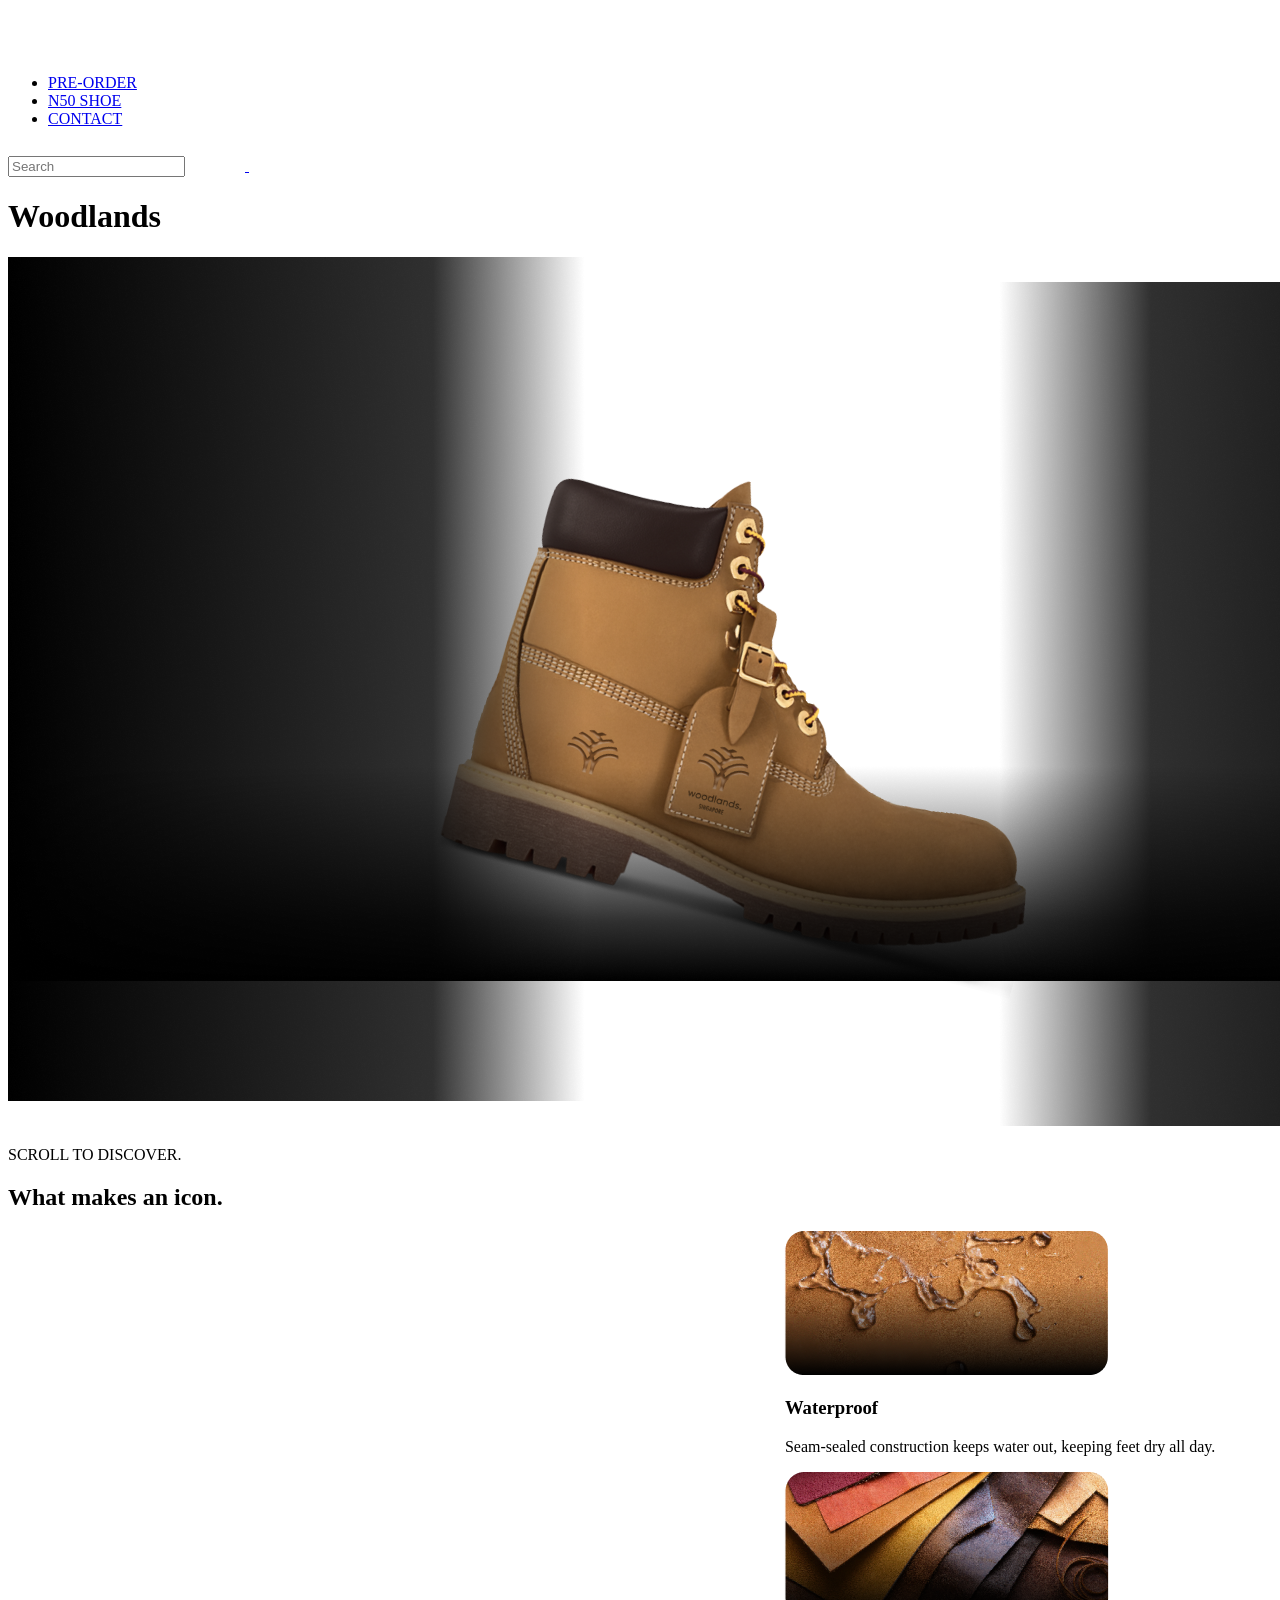
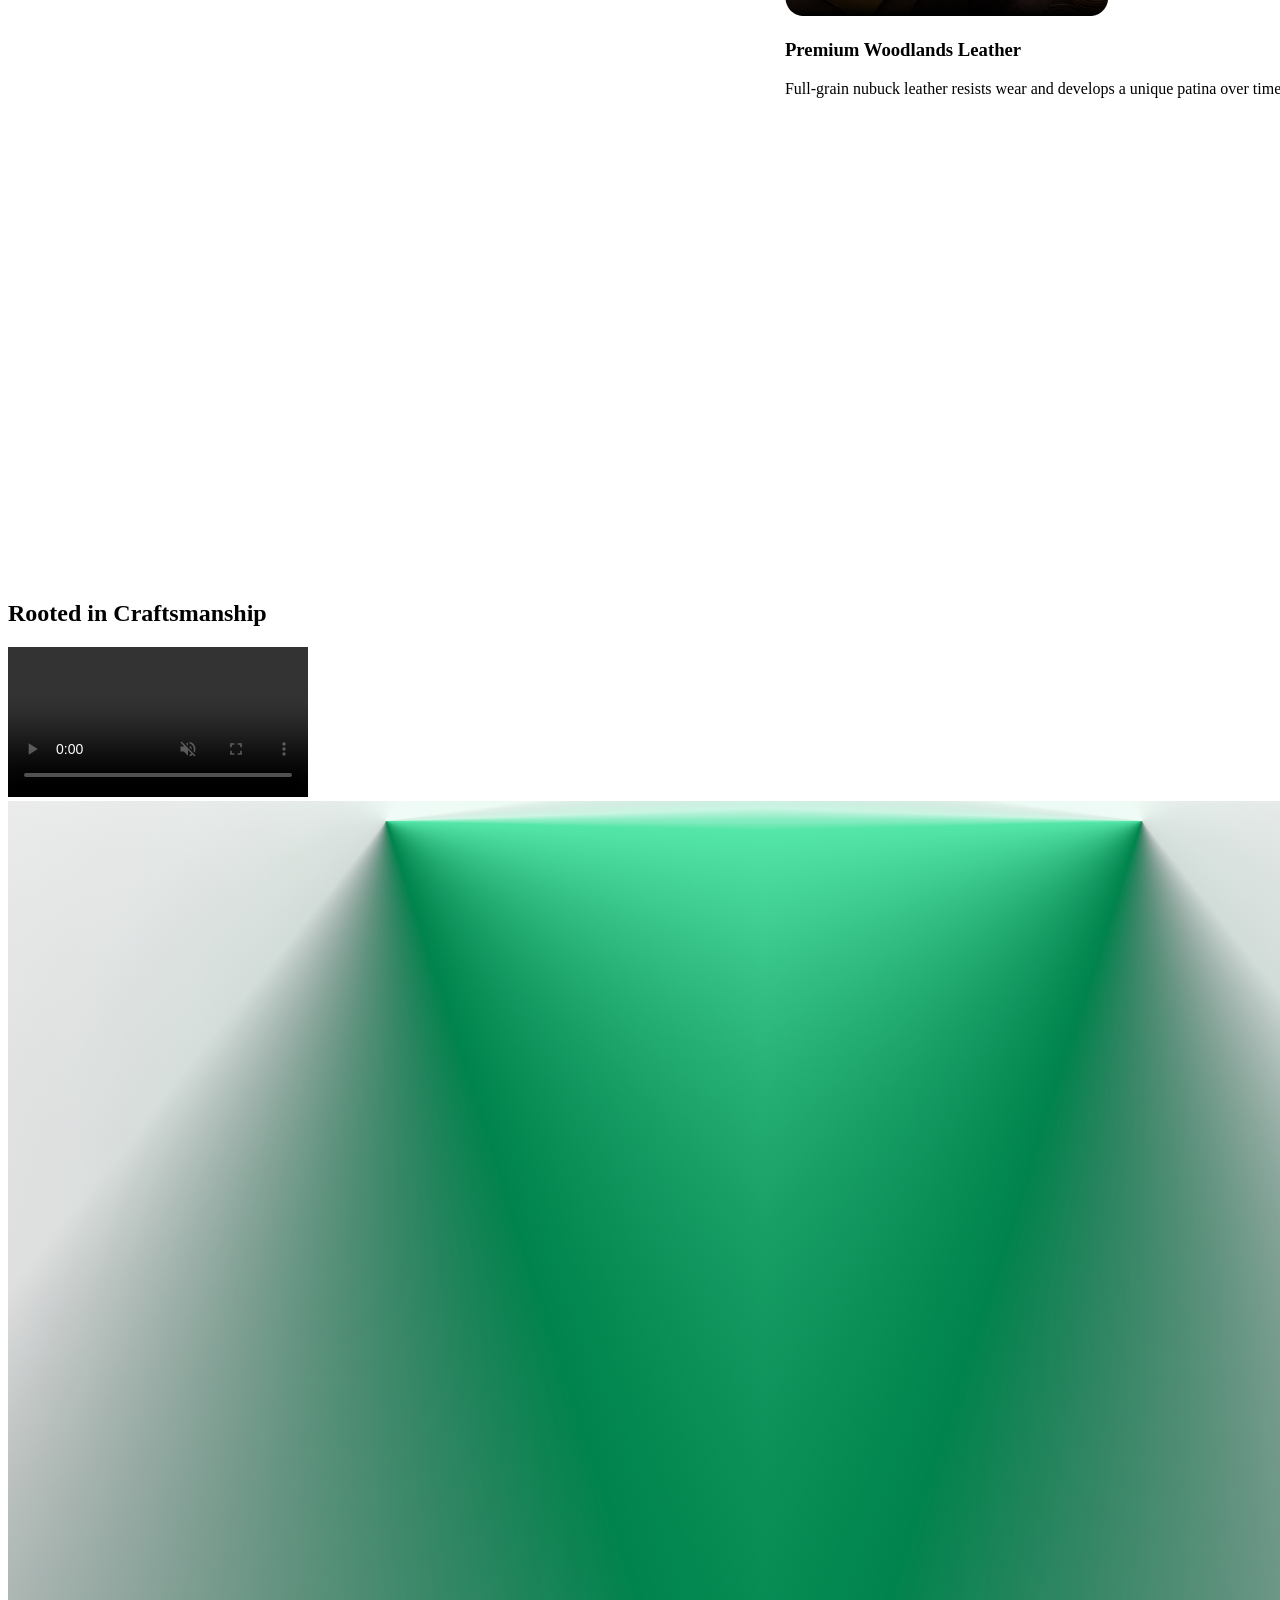
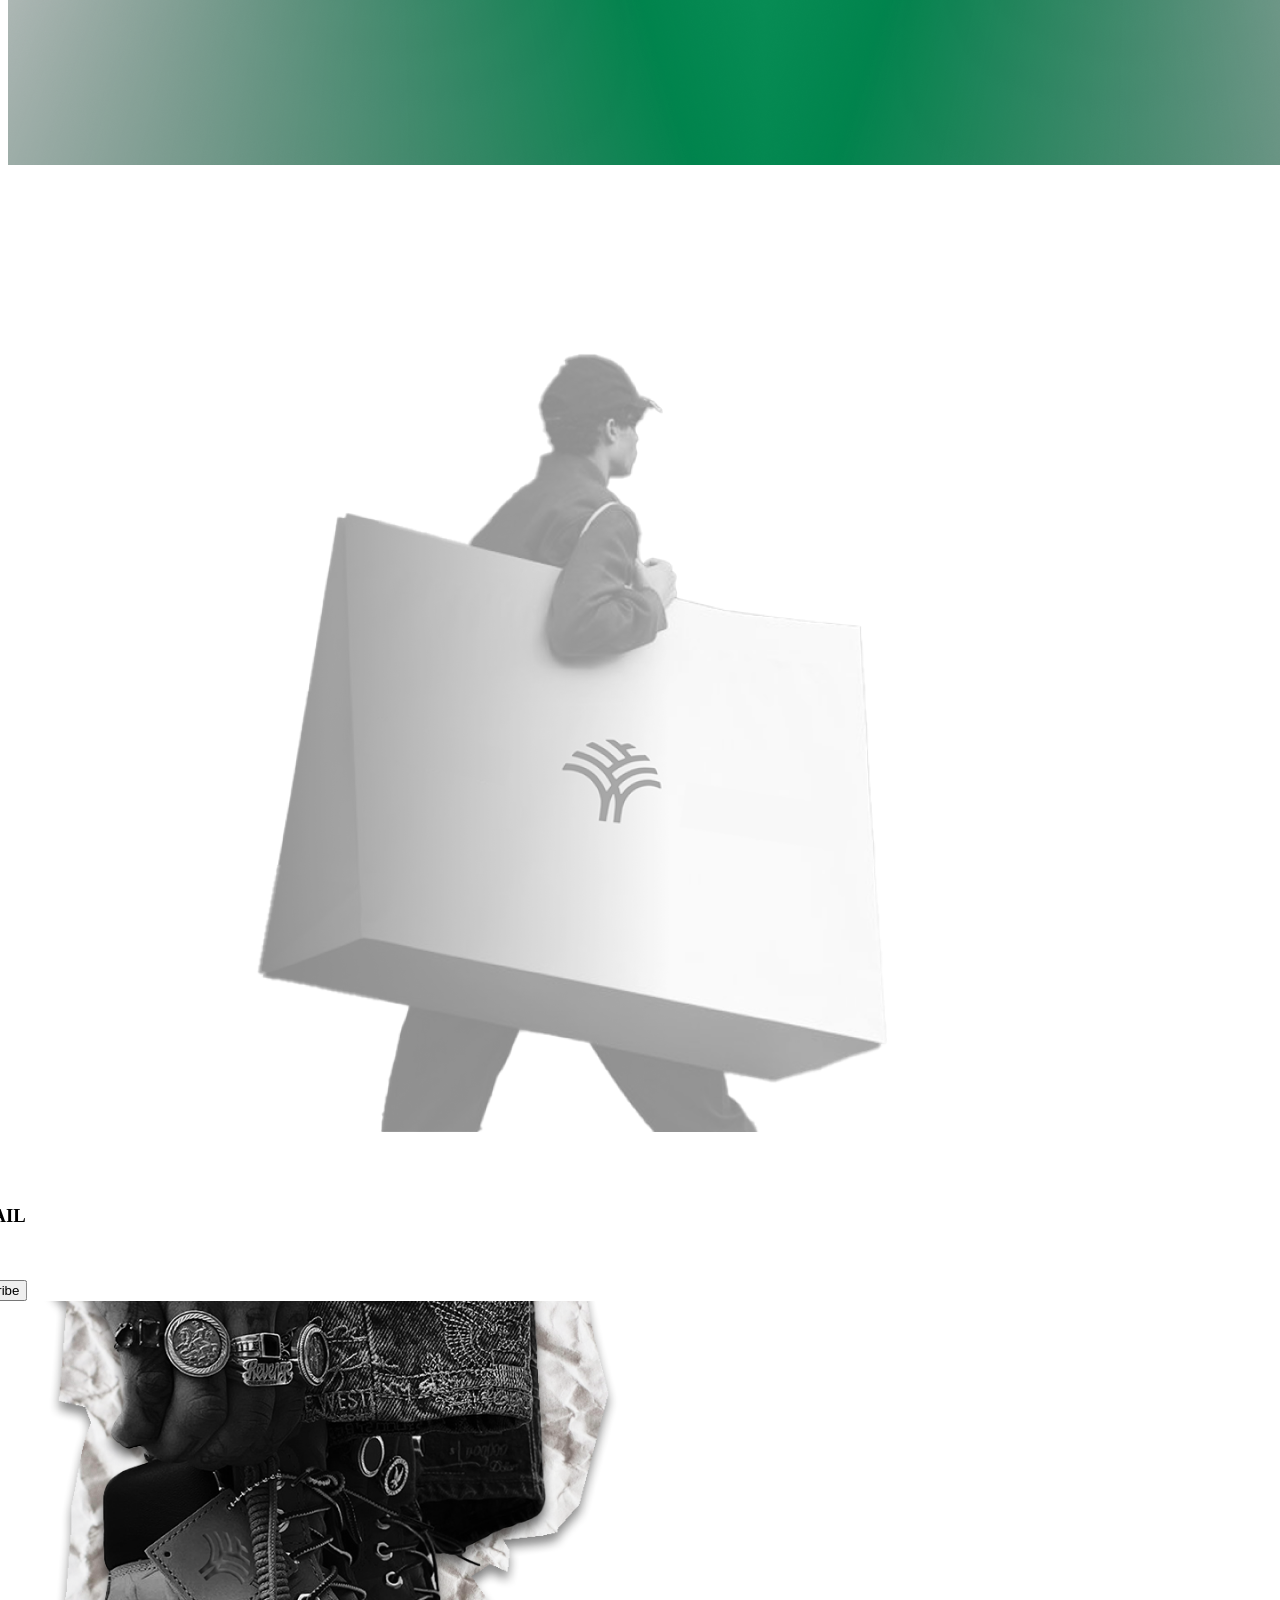
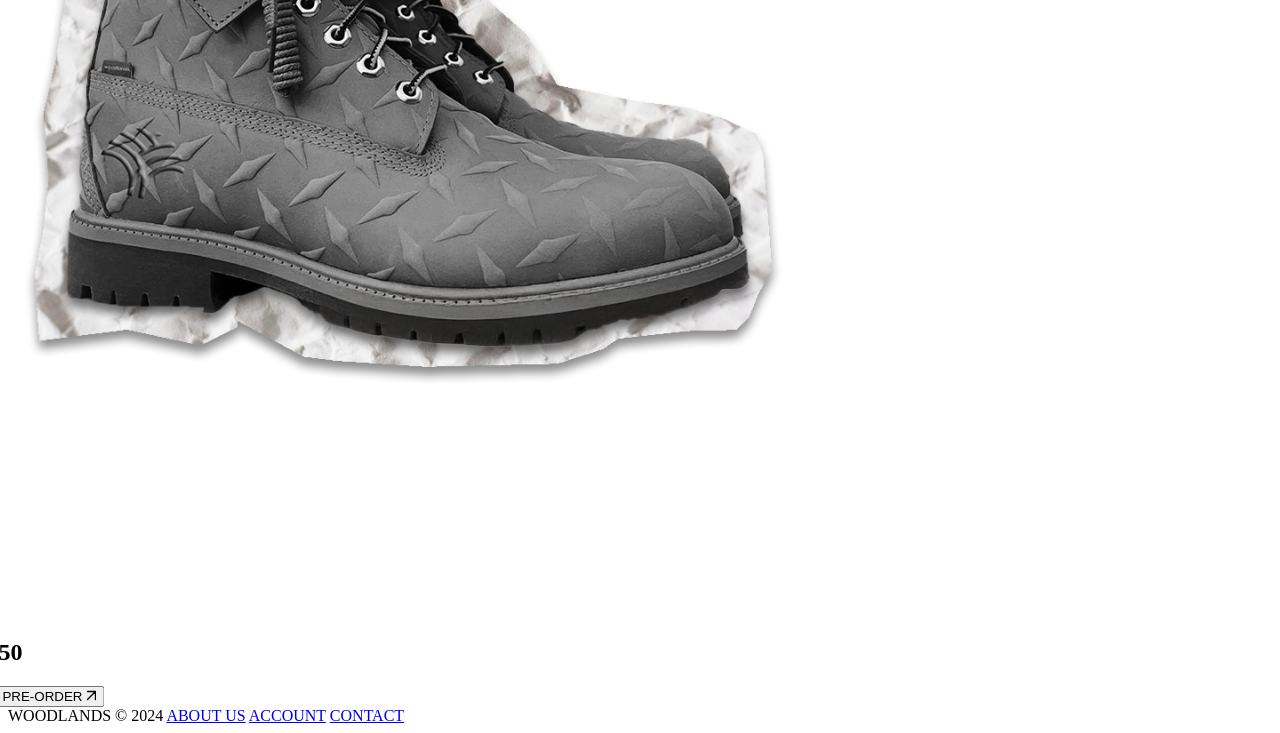
==== index.html @ 7a9c91c3 "SUBMIT" ====
<!DOCTYPE html> <!-- this tells the browser that this is an html document -->
<html lang="en"> <!-- sets the language of the document to English -->

<head>
  <meta charset="UTF-8"> <!-- this defines the character encoding for the webpage, making sure it can handle any text properly -->
  <meta name="viewport" content="width=device-width, initial-scale=1.0"> <!-- ensures the page scales correctly on mobile devices -->
  <title>Woodlands Homepage</title> <!-- this is the title that shows up on the browser tab -->
  <link rel="stylesheet" href="./assets/Styles-a2eafb22.XPDcss"> <!-- links the external stylesheet to style the page -->
  <link rel="stylesheet" href="./assets/style-b9527b9d.AGcss">
  <link href="https://fonts.googleapis.com/css2?family=Poppins:wght@400&display=swap" rel="stylesheet"> <!-- this is where I imported the Poppins font from Google Fonts for a nice, clean look -->
  <script type="module" crossorigin src="./assets/main-0dc6e17a.js"></script>
</head>

<body>
  <header>
    <div class="container">
      <!-- Logo Section -->
      <div class="logo">
        <a href="index.html"> <img src="./assets/Icons/logo-woodlands.svg" alt="Woodlands Logo"> </a><!-- this image is the brand's logo -->
      </div>
      <!-- Navigation Links -->
      <nav>
        <ul class="nav-links">
          <li><a href="pre-order.html">PRE-ORDER</a></li> <!-- this link goes to the pre-order section -->
          <li><a href="N50.html">N50 SHOE</a></li> <!-- this link goes to the about us section -->
          <li><a href="#contact">CONTACT</a></li> <!-- this link goes to the contact section -->
        </ul>
      </nav>
      <!-- Icons Section -->
      <div class="icons">
            <input type="search" placeholder="Search">
            <img src="./assets/Icons/search-icon.svg" alt="Search Icon"> <!-- this is the search icon -->
        <a href="#cart" class="icon">
          <img src="./assets/Icons/shopping-cart-icon.svg" alt="Shopping Cart Icon"> <!-- this is the shopping cart icon -->
        </a>
        <a href="#profile" class="icon">
          <img src="./assets/Icons/profile-icon.svg" alt="Profile Icon"> <!-- this is the profile icon -->
        </a>
      </div>
    </div>
  </header>

  <div class="hero">
    <h1 class = "fade1">Woodlands</h1> <!-- this is the main heading of the hero section -->
    <img src="./assets/Images/shoe-image.png" alt="Shoe"> <!-- this image showcases the product, in this case, a shoe -->

    <div class="Scroll">
      <p> SCROLL TO DISCOVER.</p>
      <div class="vertical-line"></div>
      
    </div>
  </div>

  
  <!-- Glassmorphic Section -->
  <section class="glassmorphic-section">
    <h1 class="section-title fade2">What makes an <span class="highlight">icon.</span></h1> <!-- the title of the section with a cool highlight effect -->
    <div class="glass-section">
      <!-- Glass Card 1 -->
      <div class="glass-container">
        <div class="glass-card square2">
          <div class="card-image-wrapper">
            <div class="image-container">
              <img src="./assets/Images/Waterproof.png" alt="Waterproof Feature" class="card-image"> <!-- image for waterproof feature -->
            </div>
            <h3 class="glass-title">Waterproof</h3> <!-- title of the card -->
          </div>
          <div class="card-content">
            <p class="glass-body">Seam-sealed construction keeps water out, keeping feet dry all day.</p> <!-- description of the feature -->
          </div>
          <div class="indicator-wrapper">
            <div class="indicator-line"></div> <!-- line indicator for design -->
            <div class="outer-dot">
              <div class="inner-dot"></div> <!-- dot indicator -->
            </div>
          </div>
        </div>
      </div>

      <!-- Glass Card 2 -->
      <div class="glass-card square2">
        <div class="card-image-wrapper">
          <div class="image-container">
            <img src="./assets/Images/Premium ®Woodlands Leather.png" alt="Premium ®Leather Feature" class="card-image"> <!-- image for premium leather -->
          </div>
          <h3 class="glass-title">Premium Woodlands Leather</h3> <!-- title for this card -->
        </div>
        <div class="card-content">
          <p class="glass-body">Full-grain nubuck leather resists wear and develops a unique patina over time.</p> <!-- description of the premium leather -->
        </div>
      </div>

      <!-- Glass Card 3 -->
      <div class="glass-card square3">
        <div class="card-image-wrapper">
          <div class="image-container">
            <img src="./assets/Images/WildLoft®Insulation.png" alt="WildLoft®Insulation" class="card-image"> <!-- image for WildLoft insulation -->
          </div>
          <h3 class="glass-title">WildLoft® Insulation</h3> <!-- title of the insulation card -->
        </div>
        <div class="card-content">
          <p class="glass-body">Soft, lightweight, and ultra-warm. This insulation is made from patented recycled fibers.</p> <!-- description of the insulation -->
        </div>
      </div>

      <!-- Glass Card 4 -->
      <div class="glass-card square3">
        <div class="card-image-wrapper">
          <div class="image-container">
            <img src="./assets/Images/Anti-Fatigue Technology.png" alt="Anti-Fatigue Technology" class="card-image"> <!-- image for anti-fatigue tech -->
          </div>
          <h3 class="glass-title">Anti-Fatigue Technology</h3> <!-- title of the anti-fatigue card -->
        </div>
        <div class="card-content">
          <p class="glass-body">Engineered footbed absorbs shock and provides energy with every step.</p> <!-- description for anti-fatigue -->
        </div>
      </div>
    </div> <!-- Closing for .glass-section -->
  </section> <!-- Closing for .glassmorphic-section -->

  <!-- New Section -->
  <section class="craftsmanship-section">
    <h2 class="section-heading fade3">
      Rooted in <span class="gradient-text">Craftsmanship</span>
    </h2> <!-- section heading with gradient text -->
    <div class="video-container">
      <video controls autoplay muted>
        <source src="./assets/videos/Woodlands Craftmanship Video.mp4" type="video/mp4"> <!-- video showcasing craftsmanship -->
        Your browser does not support the video tag.
      </video>
    </div>
  </section>

  <section class="newsletter-section">
    <img src="./assets/Images/Glow.png" alt="Background Glow" class="background-glow"> <!-- image with a glowing effect as background -->
    <img src="./assets/Images/Newsletter shopping image.png" alt="Shopping" class="shopping-image fade4"> <!-- shopping-related image -->
    <div class="glass-box square4">
      <img src="./assets/Icons/logo-woodlands.svg" alt="Logo" class="logo"> <!-- logo of the brand -->
      <h3>STAY AHEAD OF THE TRAIL</h3> <!-- newsletter heading -->
      <p class="signup-text">Sign up today!</p> <!-- text asking users to sign up -->
      <form>
        <input type="email" placeholder="Enter your email" required> <!-- email input field -->
        <button type="submit">Subscribe</button> <!-- subscribe button -->
      </form>
    </div>
  </section>

  <section class="cta-section">
    <div class="cta-content">
      <img 
        src="./assets/Images/WOODLAND FOOT CUTOUT 1.png" 
        alt="Boot Image" 
        class="cta-image" 
      />
      <h1 class="cta-heading square5">N50</h1> <!-- heading with the product name -->
      <a href="pre-order.html" > <button class="cta-button square6">
        PRE-ORDER
        <img src="./assets/Icons/arrow.svg" 
          alt="Arrow Icon" 
          class="cta-icon" 
        />
      </button> <!-- pre-order button with an arrow -->
    </a>
    </div>
  </section>

  <div class="footer">
    <span>WOODLANDS © 2024</span> <!-- footer text with the brand name and year -->
    <a href="#">ABOUT US</a> <!-- link to about us page -->
    <a href="#">ACCOUNT</a> <!-- link to account page -->
    <a href="#">CONTACT</a> <!-- link to contact page -->
  </div>
  
</body>
</html>
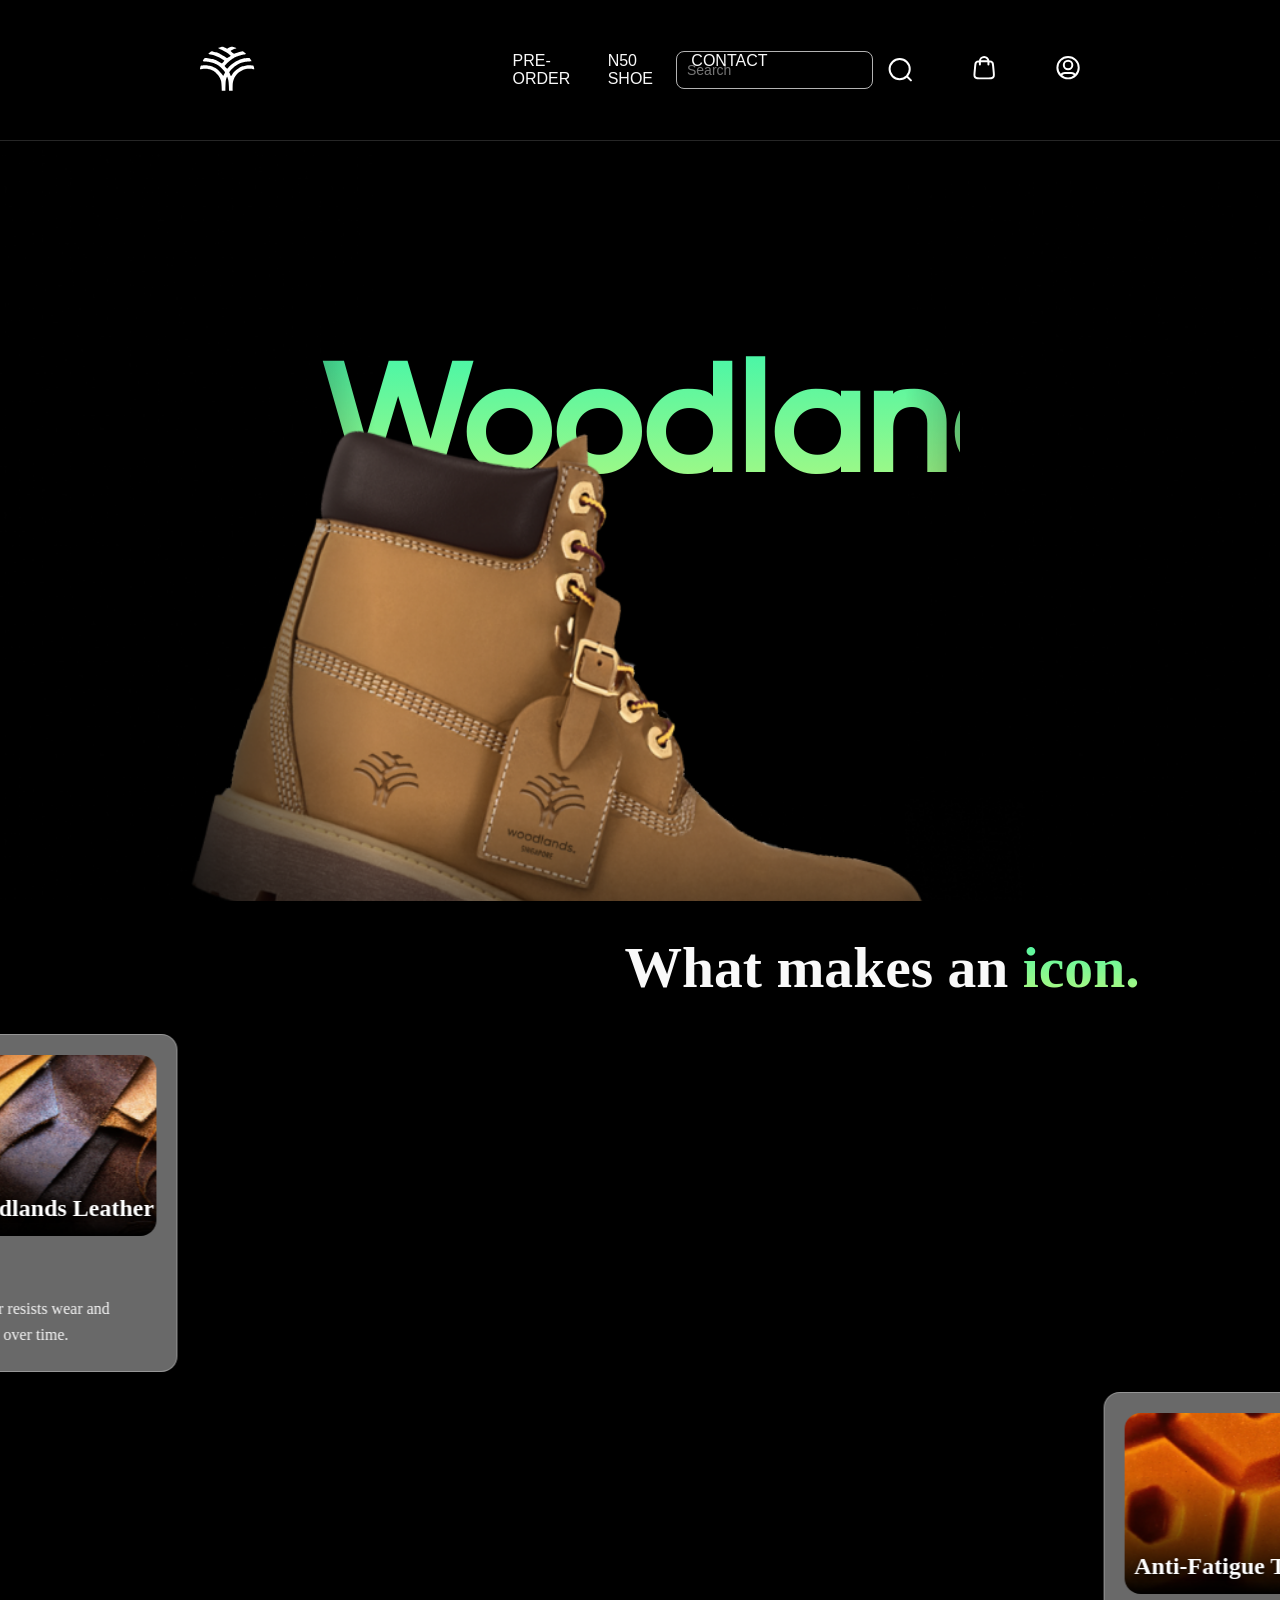
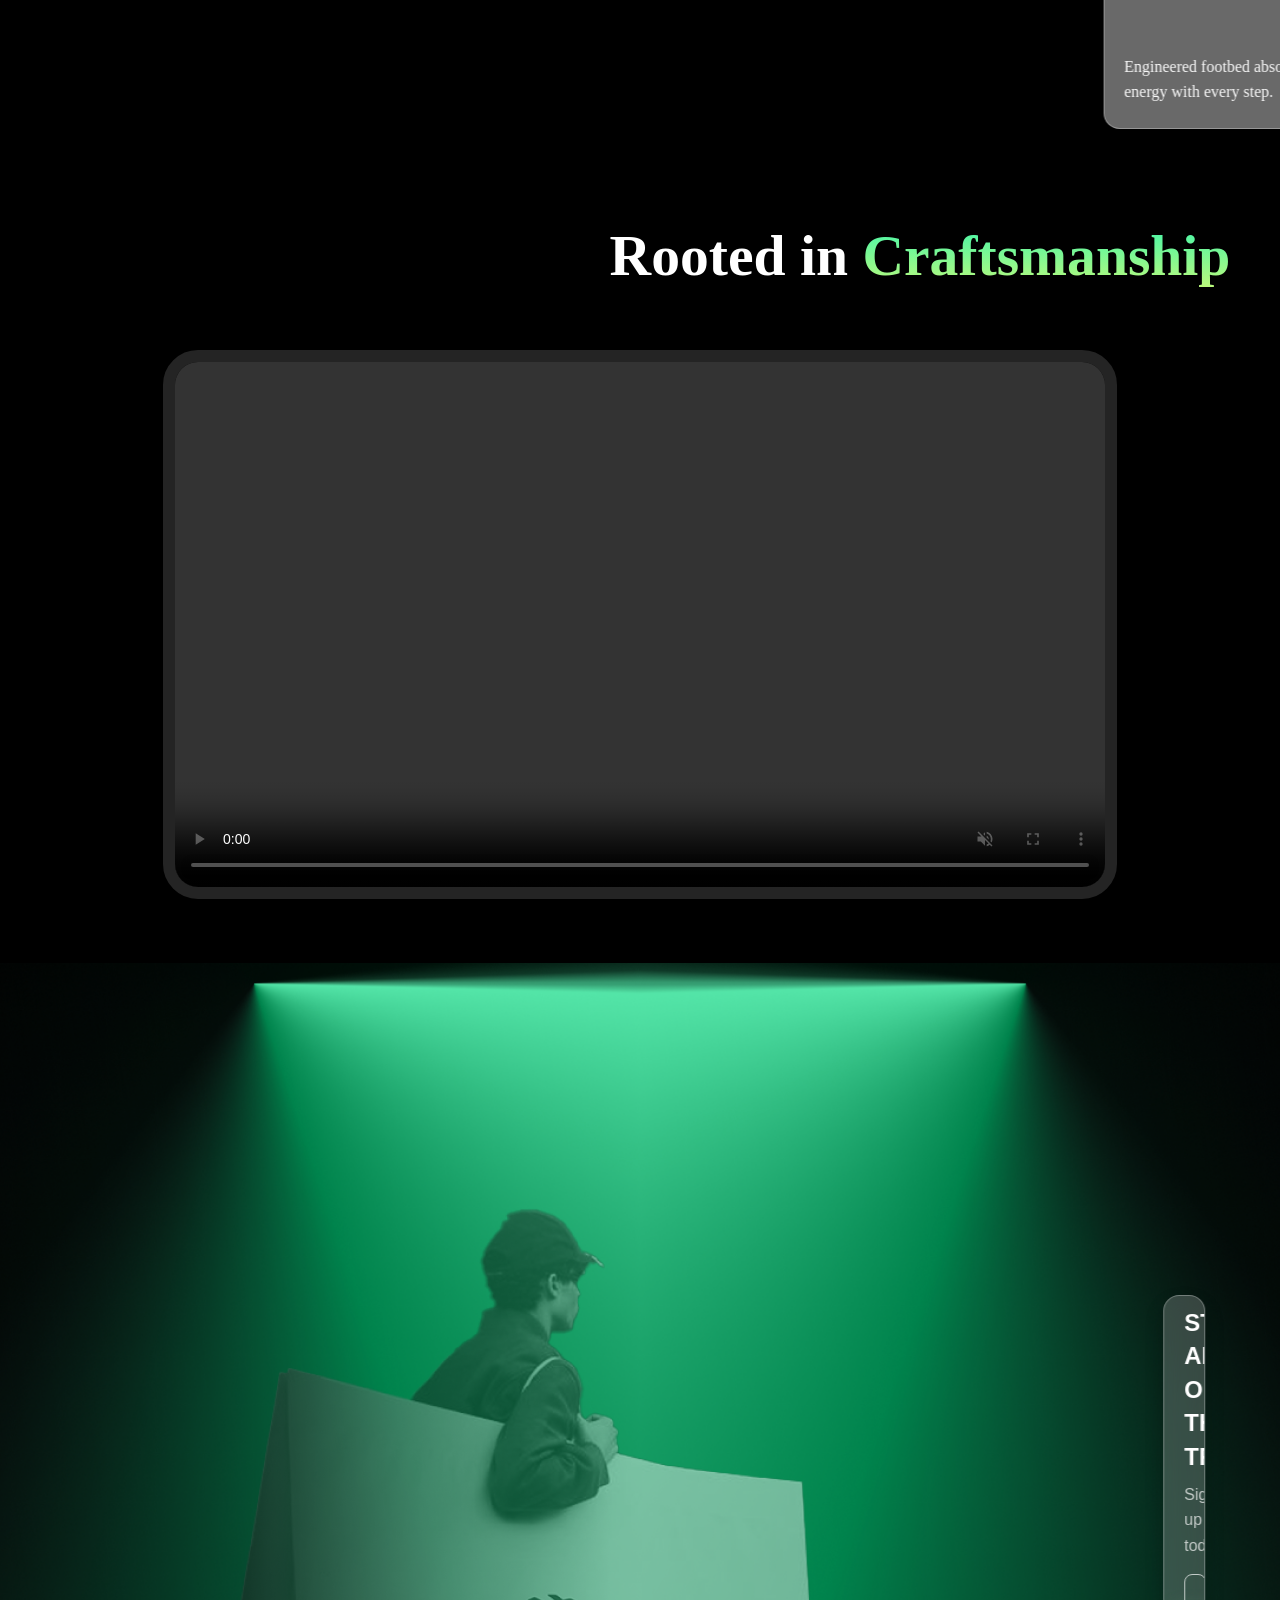
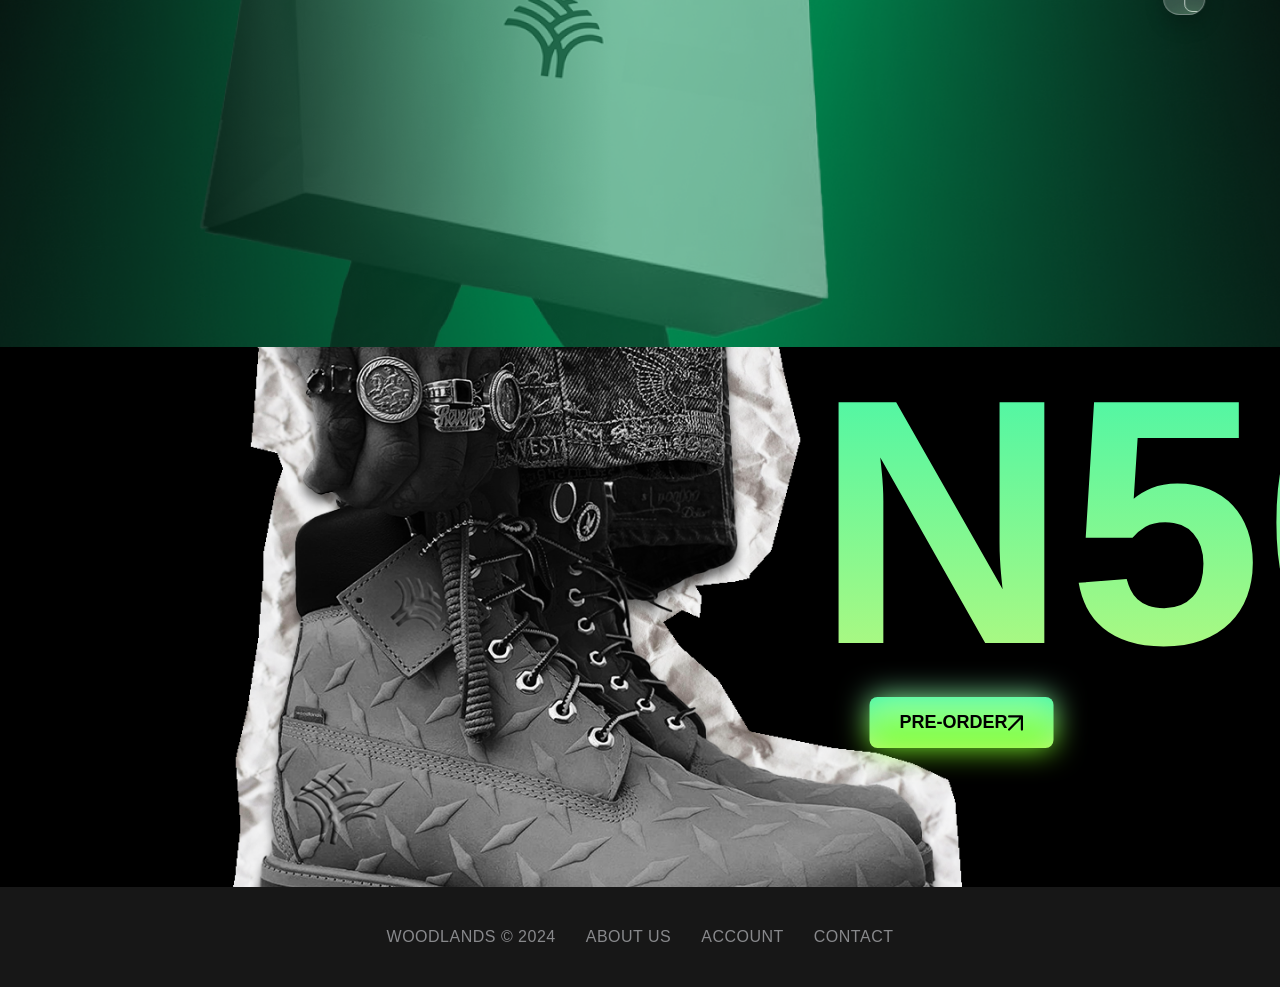
==== commit 17f0f72f: "cWIN" ====
--- a/index.html
+++ b/index.html
@@ -5,10 +5,12 @@
   <meta charset="UTF-8"> <!-- this defines the character encoding for the webpage, making sure it can handle any text properly -->
   <meta name="viewport" content="width=device-width, initial-scale=1.0"> <!-- ensures the page scales correctly on mobile devices -->
   <title>Woodlands Homepage</title> <!-- this is the title that shows up on the browser tab -->
-  <link rel="stylesheet" href="./assets/Styles-a2eafb22.XPDcss"> <!-- links the external stylesheet to style the page -->
-  <link rel="stylesheet" href="./assets/style-b9527b9d.AGcss">
+   <!-- links the external stylesheet to style the page -->
+  
   <link href="https://fonts.googleapis.com/css2?family=Poppins:wght@400&display=swap" rel="stylesheet"> <!-- this is where I imported the Poppins font from Google Fonts for a nice, clean look -->
-  <script type="module" crossorigin src="./assets/main-0dc6e17a.js"></script>
+  <script type="module" crossorigin src="./assets/main-1fca8e5e.js"></script>
+  <link rel="stylesheet" href="./assets/main-e13f1cd9.css">
+  <link rel="stylesheet" href="./assets/style_AG-6432a985.css">
 </head>
 
 <body>
--- a/assets/main-e13f1cd9.css
+++ b/assets/main-e13f1cd9.css
@@ -0,0 +1 @@
+*{margin:0;border:none;padding:0}body{font-family:Poppins,sans-serif;margin:0;background:#1a1a1a;color:#fff;padding:0;font-size:16px}:root{--font-h1: 8vw;--font-h2: 6vw;--font-h3: 4.5vw;--font-body: 16px;--line-height-body: 1.6;--font-weight-bold: 700;--font-weight-medium: 600;--font-weight-light: 300}h1{font-size:var(--font-h1);font-weight:var(--font-weight-bold);margin:0 0 1rem;line-height:1.2}h2{font-size:var(--font-h2);font-weight:var(--font-weight-medium);margin:0 0 1rem;line-height:1.3}h3{font-size:24px;font-weight:600;margin:0 0 1rem;line-height:1.4}h4{font-size:32px;font-weight:600;margin:0 0 1rem;line-height:1.4}p,.body-text{font-size:var(--font-body);font-weight:var(--font-weight-light);line-height:var(--line-height-body);margin:0}header input{padding:10px;font-size:14px;border:1px solid rgba(255,255,255,.7);border-radius:8px;background:none;color:#ffffffb3}header input{padding:10px;font-size:14px;border:1px solid rgba(255,255,255,.7);border-radius:8px;background:none;color:#ffffffb3;margin-right:-45px}.icons{display:flex;align-items:center}#search-icon{cursor:pointer;width:24px;height:24px;margin-right:10px}#search-input{padding:10px;font-size:14px;border:1px solid rgba(255,255,255,.7);border-radius:8px;background:none;color:#ffffffb3;width:200px}header{background-color:#000;border-bottom:1px solid #262626;height:140px;display:flex;align-items:center;justify-content:center;padding:0}header .container{width:100%;display:flex;justify-content:space-between;align-items:center;position:relative}header .logo img{height:5vw;max-height:45px}.nav-links{display:flex;gap:3vw;list-style:none;margin:0;justify-content:center;position:absolute;top:50%;left:50%;transform:translate(-50%,-50%);z-index:15}.nav-links li a{text-decoration:none;color:#f9f9f9;font-family:Poppins,sans-serif;font-weight:400;font-size:16px}.icons{display:flex;gap:5vw}.icons img{height:2vw}.hero h1{position:absolute;top:calc(140px + var(--woodlands-offset));left:50%;transform:translate(-50%);font-size:15vw;font-weight:700;line-height:1.2;z-index:1;font-family:Gilroy,sans-serif;background:linear-gradient(to bottom,#41f6aa,#baf97c);-webkit-background-clip:text;background-clip:text;color:transparent}.hero img{position:absolute;top:calc(140px + var(--shoe-offset));left:50%;transform:translate(-50%) scale(var(--shoe-scale));max-width:100%;width:auto;height:auto;z-index:2;object-fit:contain}.Scroll{display:flex;flex-direction:column;align-items:center;margin-top:900px;gap:20px}@media screen and (max-width: 768px){.nav-links{flex-direction:column;gap:1rem;margin-right:0}.hero h1{font-size:12vw}.hero img{max-width:90%;max-height:400px}header .logo img{height:40px}.icons img{height:20px}}@media screen and (max-width: 480px){.hero h1{font-size:18vw}.hero img{max-width:80%}.nav-links li a{font-size:1rem}.section-title{font-size:2rem}}.icons{display:flex;gap:60px}.icons img{height:24px;width:24px}@font-face{font-family:Gilroy;src:url(fonts/Gilroy-Medium.ttf) format("truetype");font-weight:400;font-style:normal}:root{--shoe-offset: 200px;--woodlands-offset: 60px;--shoe-scale: 2.5}body{font-family:Poppins,sans-serif;font-size:16px;color:#f9f9f9;background-color:#000}header{background-color:#000;border-bottom:1px solid #262626;height:140px;display:flex;align-items:center}header .container{max-width:calc(100% - 400px);margin:0 auto;display:flex;justify-content:space-between;align-items:center}header .logo{margin-right:185px}header .logo img{height:45px}.nav-links{display:flex;gap:30px;list-style:none;margin-right:185px}.nav-links li a{text-decoration:none;color:#f9f9f9;font-weight:400}.hero{position:relative;height:calc(100vh - 140px);display:flex;justify-content:center;align-items:center;text-align:center;background-color:#000;overflow:hidden}.hero h1{position:absolute;top:calc(140px + var(--woodlands-offset));left:50%;transform:translate(-50%);font-size:150px;font-weight:700;line-height:1.2;z-index:1;font-family:Gilroy,sans-serif;background:linear-gradient(to bottom,#41f6aa,#baf97c);-webkit-background-clip:text;background-clip:text;color:transparent}.hero img{position:absolute;top:calc(140px + var(--shoe-offset));left:50%;transform:translate(-50%) scale(var(--shoe-scale));width:auto;max-width:800px;height:auto;z-index:2;object-fit:contain}.scroll-indicator{position:absolute;bottom:20px;text-align:center;width:100%}.scroll-indicator p{margin:5px 0;font-size:1rem;color:#fff}.scroll-indicator .line{width:50px;height:2px;background-color:#fff;margin:0 auto}.glassmorphic-section{padding:2rem;text-align:center}.section-title{font-size:var(--font-h3);margin-bottom:2rem}.highlight{background:linear-gradient(to bottom,#41F6AA,#BAF97C);-webkit-background-clip:text;background-clip:text;-webkit-text-fill-color:transparent;display:inline-block}.glass-section{display:flex;justify-content:center;gap:1rem}.glass-card{position:relative;width:355px;border-radius:16px;overflow:hidden;background:rgba(255,255,255,.2);border:1px solid rgba(255,255,255,.3);-webkit-backdrop-filter:blur(12px);backdrop-filter:blur(12px);box-shadow:0 10px 20px #0003;text-align:left;padding-bottom:20px}.card-image-wrapper{position:relative;width:100%;height:70%;padding:20px;box-sizing:border-box}.image-container{width:100%;height:100%;border-radius:16px;overflow:hidden}.card-image{width:100%;height:100%;object-fit:cover}.glass-title{position:absolute;bottom:20px;left:20px;color:#fff;font-size:24px;font-weight:600;margin:0;z-index:10;text-shadow:0 2px 4px rgba(0,0,0,.8);padding:10px;border-radius:8px}.card-content{padding:0 20px}.glass-body{margin:20px 0;line-height:1.6;font-size:16px;font-weight:300}.card-content{padding:20px}.glass-section{display:flex;flex-wrap:wrap;gap:20px;justify-content:center}.glassmorphic-section{position:relative;padding:2rem;text-align:center;background-color:#000;overflow:hidden}.glassmorphic-section:before{content:"";position:absolute;top:0;left:0;width:100%;height:100%;background:url(your-image-path.jpg) no-repeat center center / cover;z-index:0;opacity:.3}.glass-section{position:relative;z-index:1}.indicator{position:absolute;bottom:10px;right:10px;width:2px;height:50px;background-color:#ffffff40;transform:rotate(var(--rotation))}.clearfix:after{content:"";display:table;clear:both}.craftsmanship-section{text-align:center;padding:60px 20px;background-color:#000}.section-heading{all:unset;display:block;font-family:inherit;font-size:var(--font-h3);font-weight:var(--font-weight-bold);line-height:1.2;color:#fff;margin-bottom:60px}.gradient-text{background:linear-gradient(to bottom,#41F6AA,#BAF97C);-webkit-background-clip:text;background-clip:text;-webkit-text-fill-color:transparent}.video-container{display:inline-block;border:12px solid #242424;border-radius:35px;overflow:hidden;max-width:100%;width:930px;height:525px;position:relative}.video-container video{display:block;width:100%;height:100%;object-fit:cover}.newsletter-section{position:relative;height:984px;display:flex;justify-content:flex-end;align-items:center;overflow:hidden;padding-right:400px}.background-glow{position:absolute;top:0;left:0;width:100%;height:100%;object-fit:cover;object-position:top;z-index:0;pointer-events:none}.shopping-image{position:absolute;bottom:0;left:200px;height:auto;max-height:100%;z-index:3}.glass-box{position:relative;z-index:4;width:441px;height:278px;border-radius:16px;overflow:hidden;background:rgba(255,255,255,.2);border:1px solid rgba(255,255,255,.3);-webkit-backdrop-filter:blur(12px);backdrop-filter:blur(12px);box-shadow:0 10px 20px #0003;display:flex;flex-direction:column;justify-content:center;padding:20px}.glass-box .logo{width:45px;height:auto;margin-bottom:16px}.glass-box h3{font-size:24px;font-weight:600;margin:0 0 8px;color:#fff}.signup-text{font-size:16px;font-weight:400;color:#ffffffb3;margin-bottom:16px}.glass-box form{display:flex;flex-direction:column;width:100%}.glass-box input{padding:10px;font-size:14px;border:1px solid rgba(255,255,255,.7);border-radius:8px;margin-bottom:10px;background:none;color:#ffffffb3}.glass-box button{padding:10px;font-size:14px;font-weight:400;border:none;border-radius:8px;background:linear-gradient(to bottom,#41F6AA,#BAF97C);color:#000;text-transform:uppercase;cursor:pointer;position:relative;z-index:1}.glass-box button:hover{background:linear-gradient(to bottom,#3CE99A,#ADEF7A)}.glass-box button:before{content:"";position:absolute;top:0;left:0;right:0;bottom:0;border-radius:8px;background:linear-gradient(to bottom,#8FFFD0,#7EFF00);filter:blur(15px);z-index:-1}.cta-section{position:relative;width:100%;height:60vh;background:#000;display:flex;flex-direction:column;justify-content:flex-start;align-items:flex-start;overflow:hidden;padding:0 200px;margin:0;box-sizing:border-box}.cta-content{position:relative;z-index:2;margin:0;width:100%;text-align:left}.cta-image{position:absolute;top:0;left:0;transform:scale(1);width:auto;z-index:1;pointer-events:none}.cta-heading{font-size:350px;font-weight:700;margin:0;line-height:1;background:linear-gradient(to bottom,#41F6AA,#BAF97C);-webkit-background-clip:text;background-clip:text;-webkit-text-fill-color:transparent;text-align:right;z-index:2}.cta-button{padding:15px 30px;font-size:18px;font-weight:700;border:none;border-radius:8px;background:linear-gradient(to bottom,#41F6AA,#BAF97C);color:#000;text-transform:uppercase;cursor:pointer;position:relative;z-index:1;display:inline-flex;align-items:center;justify-content:center;text-align:center;left:90%}.cta-button:hover{background:linear-gradient(to bottom,#3CE99A,#ADEF7A)}.cta-button:before{content:"";position:absolute;top:0;left:0;right:0;bottom:0;border-radius:8px;background:linear-gradient(to bottom,#8FFFD0,#7EFF00);filter:blur(15px);z-index:-1}.cta-icon{width:16px;height:auto;display:inline-block}.footer{background-color:#171717;color:#88898c;font-size:16px;text-transform:uppercase;display:flex;justify-content:center;align-items:center;gap:30px;height:100px;padding:0 20px;font-family:poppins,sans-serif;letter-spacing:.5px;z-index:100}.footer a{text-decoration:none;color:#88898c;cursor:pointer;transition:color .3s ease;z-index:100}.footer a:hover{color:#fff}.Hero{margin:75px;text-align:center;display:flex;justify-content:center;align-items:center;flex-direction:column}.Hero button:before{content:"";position:absolute;top:0;left:0;right:0;bottom:0;border-radius:8px;background:linear-gradient(to bottom,#8FFFD0,#7EFF00);filter:blur(15px);z-index:-1}.Hero button{font-family:Poppins,serif;font-weight:500;font-style:normal;font-size:large;padding:20px 150px;margin:50px;background-color:#84ec73;border-radius:5px;z-index:1;position:relative}.vertical-line{width:2px;height:30px;background-color:#fff}.Pre-Order{display:flex;padding:0 200px;justify-content:center;gap:25px}.Left{display:flex;flex-direction:column}.Primary-Image{position:relative;height:384px;width:576px}.Primary-Image img{height:100%;width:100%}.Primary-Image button{position:absolute;top:45%;background-color:#fff;color:gray;padding:20px 10px}.Left-Arrow{left:0}.Right-Arrow{right:0}.Secondary-Images{display:flex;margin:5px 0;gap:5px}.Sub-Details{display:flex;flex-direction:column}.Sub-Info{display:flex;gap:25px}.Sub-Info img{height:75%}.Detail-Indicator{display:flex;align-items:center;gap:10px}.Right,.Sizing{display:flex;flex-direction:column}.Purchase-Info{display:flex;flex-direction:column;font-family:Poppins,serif;font-weight:500;font-style:normal;gap:15px}.Quantity-Input{display:flex;justify-content:left;gap:300px}.Quantity{display:flex;justify-content:center;align-items:center;gap:20px;width:150px;height:35px;background-color:#4b4b4b;color:#fff;border-radius:30px}.Quantity button{background-color:transparent;color:#fff;font-size:x-large;margin:17px}.Purchase{display:flex;flex-direction:column;width:505px}.Purchase button{height:50px;background-color:#84ec73;border-radius:10px;font-family:Poppins,serif;font-weight:500;font-style:normal;font-size:large;z-index:1;position:relative}.Purchase button:before{content:"";position:absolute;top:0;left:0;right:0;bottom:0;border-radius:8px;background:linear-gradient(to bottom,#8FFFD0,#7EFF00);filter:blur(15px);z-index:-1}.Purchase sub{font-family:Poppins,serif;font-weight:300;font-style:normal;font-size:x-small;color:gray}.similar-section{display:flex;flex-direction:column;margin-top:100px;margin-bottom:100px;align-items:center}.similar-section h4{margin-right:1050px}.Posts{display:flex;flex-direction:row;gap:75px}.similar-post{position:relative;width:322px;height:322px;border-radius:20px;margin-top:25px}.similar-post img{width:110%;height:110%}.similar-post h3{position:absolute;top:5%;left:5%;color:#fff}.similar-post p{position:absolute;top:65%;left:5%;color:#fff}.similar-post a{text-decoration:none;color:#84ec73;margin:5px}.Form-container{display:flex;flex-direction:column;align-items:center;gap:25px;margin:50px}.Form{display:flex;justify-content:center;width:1107px;gap:25px}.Form input,select{padding:10px;font-size:14px;border:1px solid rgba(255,255,255,.7);border-radius:8px;background:none;color:#ffffffb3;width:520px}select{width:540px}.Form-container button{height:50px;width:1107px;background-color:#84ec73;border-radius:10px;font-family:Poppins,serif;font-weight:500;font-style:normal;font-size:large;z-index:1;position:relative;cursor:pointer}.Form-container button:before{content:"";position:absolute;top:0;left:0;right:0;bottom:0;border-radius:8px;background:linear-gradient(to bottom,#8FFFD0,#7EFF00);filter:blur(15px);z-index:-1}.Fill{display:flex;flex-direction:column;margin-bottom:20px;gap:10px}.Region{display:flex;justify-content:center;gap:20px;width:150px;height:35px;background-color:#4b4b4b;color:#fff;border-radius:30px;margin:15px 0}.Region button{background-color:transparent;color:#fff}.Size-Options{margin:15px 0}.Size-Options button{width:50px;height:35px;background-color:transparent;border:1px solid rgba(255,255,255,.768);color:#fff;border-radius:10px;font-family:Poppins,serif;font-weight:400;font-style:normal;font-size:medium;margin:2%}
--- a/assets/style_AG-6432a985.css
+++ b/assets/style_AG-6432a985.css
@@ -0,0 +1 @@
+header2{font-weight:700;text-align:right;line-height:120px;font-size:120px;z-index:10}#web-canvas{top:1px;width:100%;height:100%;z-index:-1;position:fixed;touch-action:none;z-index:1}#web-canvas-container{width:100%;height:100%;position:fixed;top:0;z-index:1}section-shoe{height:100vh;padding:20px;display:flex;justify-content:center;align-items:center;font-size:40px;color:#fff;text-align:center;z-index:5}#view1{background-color:#000;z-index:-1}#view2,#view3,#view4{background-color:#000}#view5{background-color:#000;overflow:hidden}#section-shoe5{background-color:#000;overflow:hidden;z-index:10}.fade1{top:500px;right:0;position:absolute}.fade2{right:-100px;width:1500px;font-family:Poppins;position:relative}.fade3{width:1500px;font-family:Poppins;position:relative;z-index:10;right:-150px}.fade4{bottom:-50px;position:relative}.fade5{width:150px;height:150px;top:-px;right:-50px;position:relative;z-index:10px;background-color:#fff}.fade6,.fade7,.fade8{top:-200px;right:-300px;width:1500px;font-family:Poppins;position:relative;z-index:10}.fade9{top:150px;right:300px;width:1000px;position:relative;z-index:10;text-align:right}.square2{top:0;right:1500px;position:relative;font-family:Poppins;background-color:#696969;text-align:left}.square3{top:0;right:-1500px;position:relative;font-family:Poppins;background-color:#696969}.square4,.square5{top:0;right:-600px;position:relative}.square6{top:0;position:relative}.square7{top:0;left:100px;position:relative}.square8{top:0;position:relative;right:1200px}.square9,.square10,.square11{width:500px;height:300px;top:100px;right:2000px;position:relative;text-align:left}.square12{top:0;right:-600px;position:relative}.circle1{width:150px;height:150px;border-radius:50%;top:50px;right:100px;position:relative;background:linear-gradient(to bottom,#41f6aa,#baf97c)}.circle2{width:175px;height:150px;border-radius:50%;top:50px;right:400px;position:relative;background:linear-gradient(to bottom,#41f6aa,#baf97c)}.circle3{width:42px;height:35px;border-radius:50%;top:0;right:1700px;position:relative;border-style:solid;border-width:2px;border-color:#fff;background-color:transparent;transition:background-color .4s ease;z-index:8}.circle4{width:215px;height:185px;border-radius:50%;top:50px;right:400px;position:relative;background:linear-gradient(to bottom,#41f6aa,#baf97c)}.circle5{width:42px;height:35px;border-radius:50%;top:0;right:1700px;position:relative;border-style:solid;border-width:2px;border-color:#fff;background-color:transparent;transition:background-color .4s ease;z-index:8}.circle6{width:42px;height:35px;border-radius:50%;top:20px;right:1700px;position:relative;border-style:solid;border-width:2px;border-color:#fff;background-color:transparent;transition:background-color .4s ease;z-index:8}.circle7{width:175px;height:150px;border-radius:50%;top:50px;right:400px;position:relative;background:linear-gradient(to bottom,#41f6aa,#baf97c)}.headerfont{font-size:20px;color:#000}.canvas{width:600px;height:600px}.container-line{position:relative;top:0;right:1725px;height:2000px}.line{position:absolute;width:10px;height:100%;background-color:#4449;z-index:2}.canvas{width:1000px;height:800px;z-index:1}.canvas-left{background-image:linear-gradient(to bottom,#41f6aa,#baf97c)}.child-left-aligned-image{height:100vh;justify-content:flex-start;padding-left:50px;background-color:#000;z-index:1}.alignment{display:flex;align-items:center;border:1px solid black;z-index:1}.parent-container{top:-50px;width:100%;height:100%;display:flex;flex-direction:column;gap:0px;font-family:Trebuchet MS,Lucida Sans Unicode,Lucida Grande,Lucida Sans,Arial,sans-serif;z-index:10}.child-container{height:100vh}
